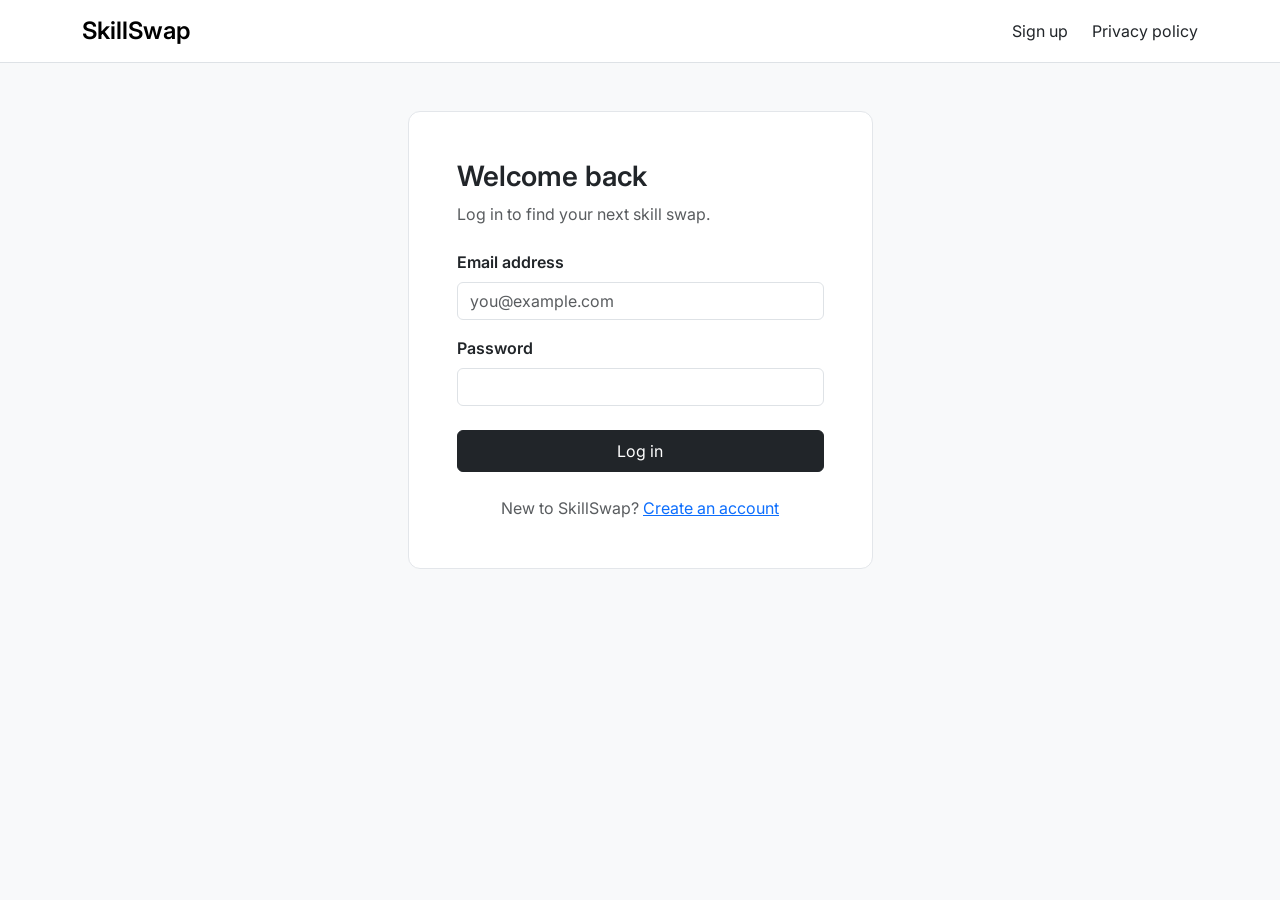
==== frontend/login.html @ cad168f8 "Add Sprint 2 frontend: landing page, registration, login, profile, skills" ====
<!DOCTYPE html>
<html lang="en">
<head>
    <meta charset="UTF-8">
    <meta name="viewport" content="width=device-width, initial-scale=1">
    <title>Log in – SkillSwap</title>
    <link href="https://cdn.jsdelivr.net/npm/bootstrap@5.3.3/dist/css/bootstrap.min.css" rel="stylesheet">
    <link href="https://fonts.googleapis.com/css2?family=Inter:wght@400;500;600;700&display=swap" rel="stylesheet">
    <link href="css/style.css" rel="stylesheet">
</head>
<body class="bg-body-tertiary">

    <!-- navigation -->
    <nav class="navbar bg-white border-bottom">
        <div class="container">
            <a class="navbar-brand fw-semibold fs-4" href="index.html"> SkillSwap</a>
            <div class="d-flex gap-4">
                <a class="nav-link" href="registrierung.html">Sign up</a>
                <a class="nav-link" href="datenschutz.html">Privacy policy</a>
            </div>
        </div>
    </nav>

    <main class="container py-5">
        <div class="card col-md-8 col-lg-6 col-xl-5 mx-auto">
            <div class="card-body p-4 p-md-5">

                <h1 class="h3 fw-semibold">Welcome back</h1>
                <p class="text-body-secondary mb-4">Log in to find your next skill swap.</p>

                <!-- shown after a successful registration -->
                <div id="registered" class="alert alert-success form-error" role="alert">
                    Account created! You can log in now.
                </div>

                <!-- shown when error-->
                <div id="login-error" class="alert alert-danger form-error" role="alert">
                    Invalid email or password. Please try again.
                </div>

                <!-- sends the data to the backend -->
                <form action="../backend/login.php" method="POST">

                    <div class="mb-3">
                        <label for="email" class="form-label fw-semibold">Email address</label>
                        <input type="email" id="email" name="email" class="form-control" placeholder="you@example.com" required>
                    </div>

                    <div class="mb-4">
                        <label for="password" class="form-label fw-semibold">Password</label>
                        <input type="password" id="password" name="password" class="form-control" required>
                    </div>

                    <button type="submit" class="btn btn-dark w-100 py-2">Log in</button>
                </form>

                <p class="text-center text-body-secondary mt-4 mb-0">
                    New to SkillSwap? <a href="registrierung.html">Create an account</a>
                </p>

            </div>
        </div>
    </main>

</body>
</html>
---- frontend/css/style.css ----
/* SkillSwap theme
   Neutral Bootstrap base + two colors with a fixed meaning:
   turquoise = skills I can offer   
   violet = skills I want to learn */

:root {
    --offered: #0F766E;
    --offered-text: #0B5D57;
    --offered-bg: #E3F3EF;
    --offered-border: #B9E0D7;

    --wanted: #6D28D9;
    --wanted-text: #5B21B6;
    --wanted-bg: #F1EAFD;
    --wanted-border: #DCCDF8;
}

body {
    font-family: "Inter", system-ui, sans-serif;
}

/* softer cards */
.card {
    --bs-card-border-radius: 12px;
    --bs-card-border-color: #E3E6EA;
}

/* skill chips on the profile page */
.chip {
    display: inline-block;
    padding: 8px 16px;
    border: 1px solid;
    border-radius: 999px;
    font-weight: 500;
}

.chip-offered {
    color: var(--offered-text);
    background: var(--offered-bg);
    border-color: var(--offered-border);
}

.chip-wanted {
    color: var(--wanted-text);
    background: var(--wanted-bg);
    border-color: var(--wanted-border);
}

/* + Add skill" buttons*/
.btn-offered {
    --bs-btn-color: var(--offered-text);
    --bs-btn-border-color: var(--offered);
    --bs-btn-hover-color: #fff;
    --bs-btn-hover-bg: var(--offered);
    --bs-btn-hover-border-color: var(--offered);
    --bs-btn-active-color: #fff;
    --bs-btn-active-bg: var(--offered);
}

.btn-wanted {
    --bs-btn-color: var(--wanted-text);
    --bs-btn-border-color: var(--wanted);
    --bs-btn-hover-color: #fff;
    --bs-btn-hover-bg: var(--wanted);
    --bs-btn-hover-border-color: var(--wanted);
    --bs-btn-active-color: #fff;
    --bs-btn-active-bg: var(--wanted);
}

/* selected radio button */
.radio-offered:checked { background-color: var(--offered); border-color: var(--offered); }
.radio-wanted:checked  { background-color: var(--wanted); border-color: var(--wanted); }

/* colored dot in front of section titles */
.dot {
    display: inline-block;
    width: 12px;
    height: 12px;
    margin-right: 8px;
    border-radius: 50%;
}

.dot-offered { background: var(--offered); }
.dot-wanted  { background: var(--wanted); }

/* "SkillSwap" in the start page heading */
.logo-skill { color: var(--offered-text); }
.logo-swap  { color: var(--wanted-text); }

/* error messages*/
.form-error { display: none; }
.form-error:target { display: block; }
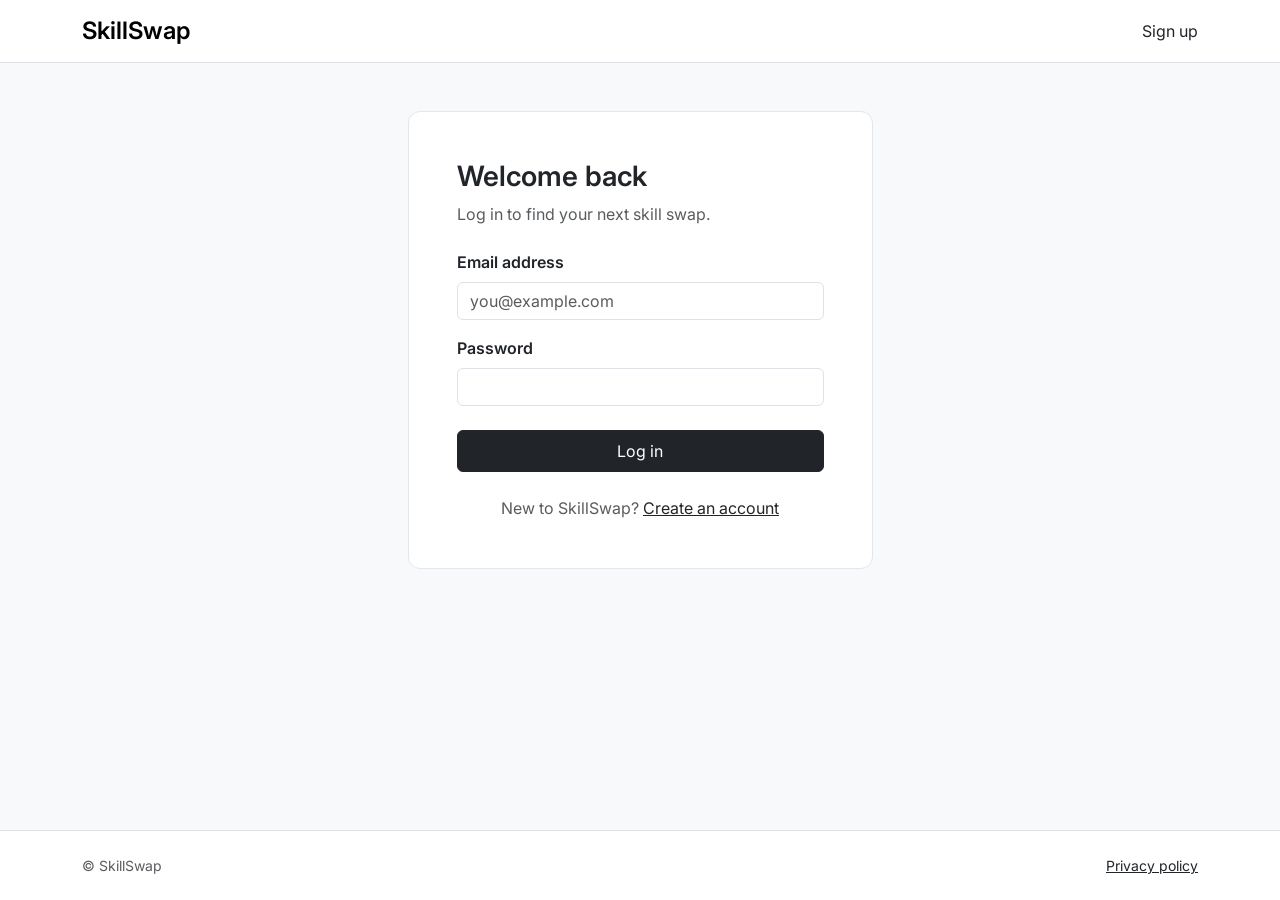
==== commit b550fd41: "Add sprint 3 frontend: discover, matches, chat, skill categories" ====
--- a/frontend/login.html
+++ b/frontend/login.html
@@ -8,7 +8,7 @@
     <link href="https://fonts.googleapis.com/css2?family=Inter:wght@400;500;600;700&display=swap" rel="stylesheet">
     <link href="css/style.css" rel="stylesheet">
 </head>
-<body class="bg-body-tertiary">
+<body class="bg-body-tertiary d-flex flex-column min-vh-100">
 
     <!-- navigation -->
     <nav class="navbar bg-white border-bottom">
@@ -16,7 +16,6 @@
             <a class="navbar-brand fw-semibold fs-4" href="index.html"> SkillSwap</a>
             <div class="d-flex gap-4">
                 <a class="nav-link" href="registrierung.html">Sign up</a>
-                <a class="nav-link" href="datenschutz.html">Privacy policy</a>
             </div>
         </div>
     </nav>
@@ -33,6 +32,11 @@
                     Account created! You can log in now.
                 </div>
 
+                <!-- shown when a page needs a login -->
+                <div id="login-required" class="alert alert-info form-error" role="alert">
+                    Please log in first.
+                </div>
+
                 <!-- shown when error-->
                 <div id="login-error" class="alert alert-danger form-error" role="alert">
                     Invalid email or password. Please try again.
@@ -43,12 +47,12 @@
 
                     <div class="mb-3">
                         <label for="email" class="form-label fw-semibold">Email address</label>
-                        <input type="email" id="email" name="email" class="form-control" placeholder="you@example.com" required>
+                        <input type="email" id="email" name="email" class="form-control" placeholder="you@example.com" autocomplete="email" required>
                     </div>
 
                     <div class="mb-4">
                         <label for="password" class="form-label fw-semibold">Password</label>
-                        <input type="password" id="password" name="password" class="form-control" required>
+                        <input type="password" id="password" name="password" class="form-control" autocomplete="current-password" required>
                     </div>
 
                     <button type="submit" class="btn btn-dark w-100 py-2">Log in</button>
@@ -62,5 +66,13 @@
         </div>
     </main>
 
+    <!-- footer -->
+    <footer class="bg-white border-top mt-auto">
+        <div class="container d-flex flex-wrap justify-content-between gap-3 py-4 small text-body-secondary">
+            <span>&copy; SkillSwap</span>
+            <a href="datenschutz.php">Privacy policy</a>
+        </div>
+    </footer>
+
 </body>
 </html>
--- a/frontend/css/style.css
+++ b/frontend/css/style.css
@@ -1,18 +1,18 @@
 /* SkillSwap theme
    Neutral Bootstrap base + two colors with a fixed meaning:
-   turquoise = skills I can offer   
-   violet = skills I want to learn */
+   blue = skills I can offer
+   orange = skills I want to learn */
 
 :root {
-    --offered: #0F766E;
-    --offered-text: #0B5D57;
-    --offered-bg: #E3F3EF;
-    --offered-border: #B9E0D7;
+    --offered: #1D4ED8;
+    --offered-text: #1E40AF;
+    --offered-bg: #E8EFFE;
+    --offered-border: #C3D3FB;
 
-    --wanted: #6D28D9;
-    --wanted-text: #5B21B6;
-    --wanted-bg: #F1EAFD;
-    --wanted-border: #DCCDF8;
+    --wanted: #C2410C;
+    --wanted-text: #9A3412;
+    --wanted-bg: #FFF1E6;
+    --wanted-border: #FBD3B5;
 }
 
 body {
@@ -45,6 +45,29 @@
     background: var(--wanted-bg);
     border-color: var(--wanted-border);
 }
+
+/* chip with a remove button */
+.chip-form {
+    display: inline-flex;
+    align-items: center;
+    gap: 8px;
+    padding-right: 8px;
+}
+
+.chip-remove {
+    width: 24px;
+    height: 24px;
+    padding: 0;
+    border: 0;
+    border-radius: 50%;
+    color: inherit;
+    background: transparent;
+    font-size: 1.25rem;
+    line-height: 1;
+}
+
+.chip-remove:hover { color: #fff; background: #212529; }
+.chip-remove:disabled { color: inherit; background: transparent; opacity: 0.4; }
 
 /* + Add skill" buttons*/
 .btn-offered {
@@ -90,3 +113,67 @@
 /* error messages*/
 .form-error { display: none; }
 .form-error:target { display: block; }
+
+/* smaller chips on the user cards */
+.chip-small {
+    padding: 4px 12px;
+    font-size: 0.875rem;
+}
+
+/* chat list: whole row is a link */
+.chat-link {
+    display: block;
+    padding: 20px 24px;
+    color: inherit;
+    text-decoration: none;
+}
+
+.chat-link:hover { background: #F8F9FA; }
+.chat-link + .chat-link { border-top: 1px solid #E3E6EA; }
+
+/* round initial in front of a name */
+.avatar {
+    display: inline-flex;
+    flex-shrink: 0;
+    align-items: center;
+    justify-content: center;
+    width: 48px;
+    height: 48px;
+    border-radius: 50%;
+    background: #E9ECEF;
+    font-weight: 600;
+}
+
+/* chat messages */
+.message {
+    width: fit-content;
+    max-width: 80%;
+    padding: 12px 16px;
+    border-radius: 16px;
+    background: #F1F3F5;
+    overflow-wrap: anywhere;
+}
+
+.message-own {
+    margin-left: auto;
+    color: #fff;
+    background: #212529;
+}
+
+/* keyboard fokus */
+a:focus-visible,
+.btn:focus-visible,
+.chip-remove:focus-visible {
+    outline: 3px solid #212529;
+    outline-offset: 2px;
+    box-shadow: none;
+}
+
+/* inside of the row, otherwise the card cuts it off i think */
+.chat-link:focus-visible { outline-offset: -5px; }
+
+/* darker links, the Bootstrap blue is too light on the gray background */
+:root {
+    --bs-link-color-rgb: 33, 37, 41;
+    --bs-link-hover-color-rgb: 73, 80, 87;
+}
